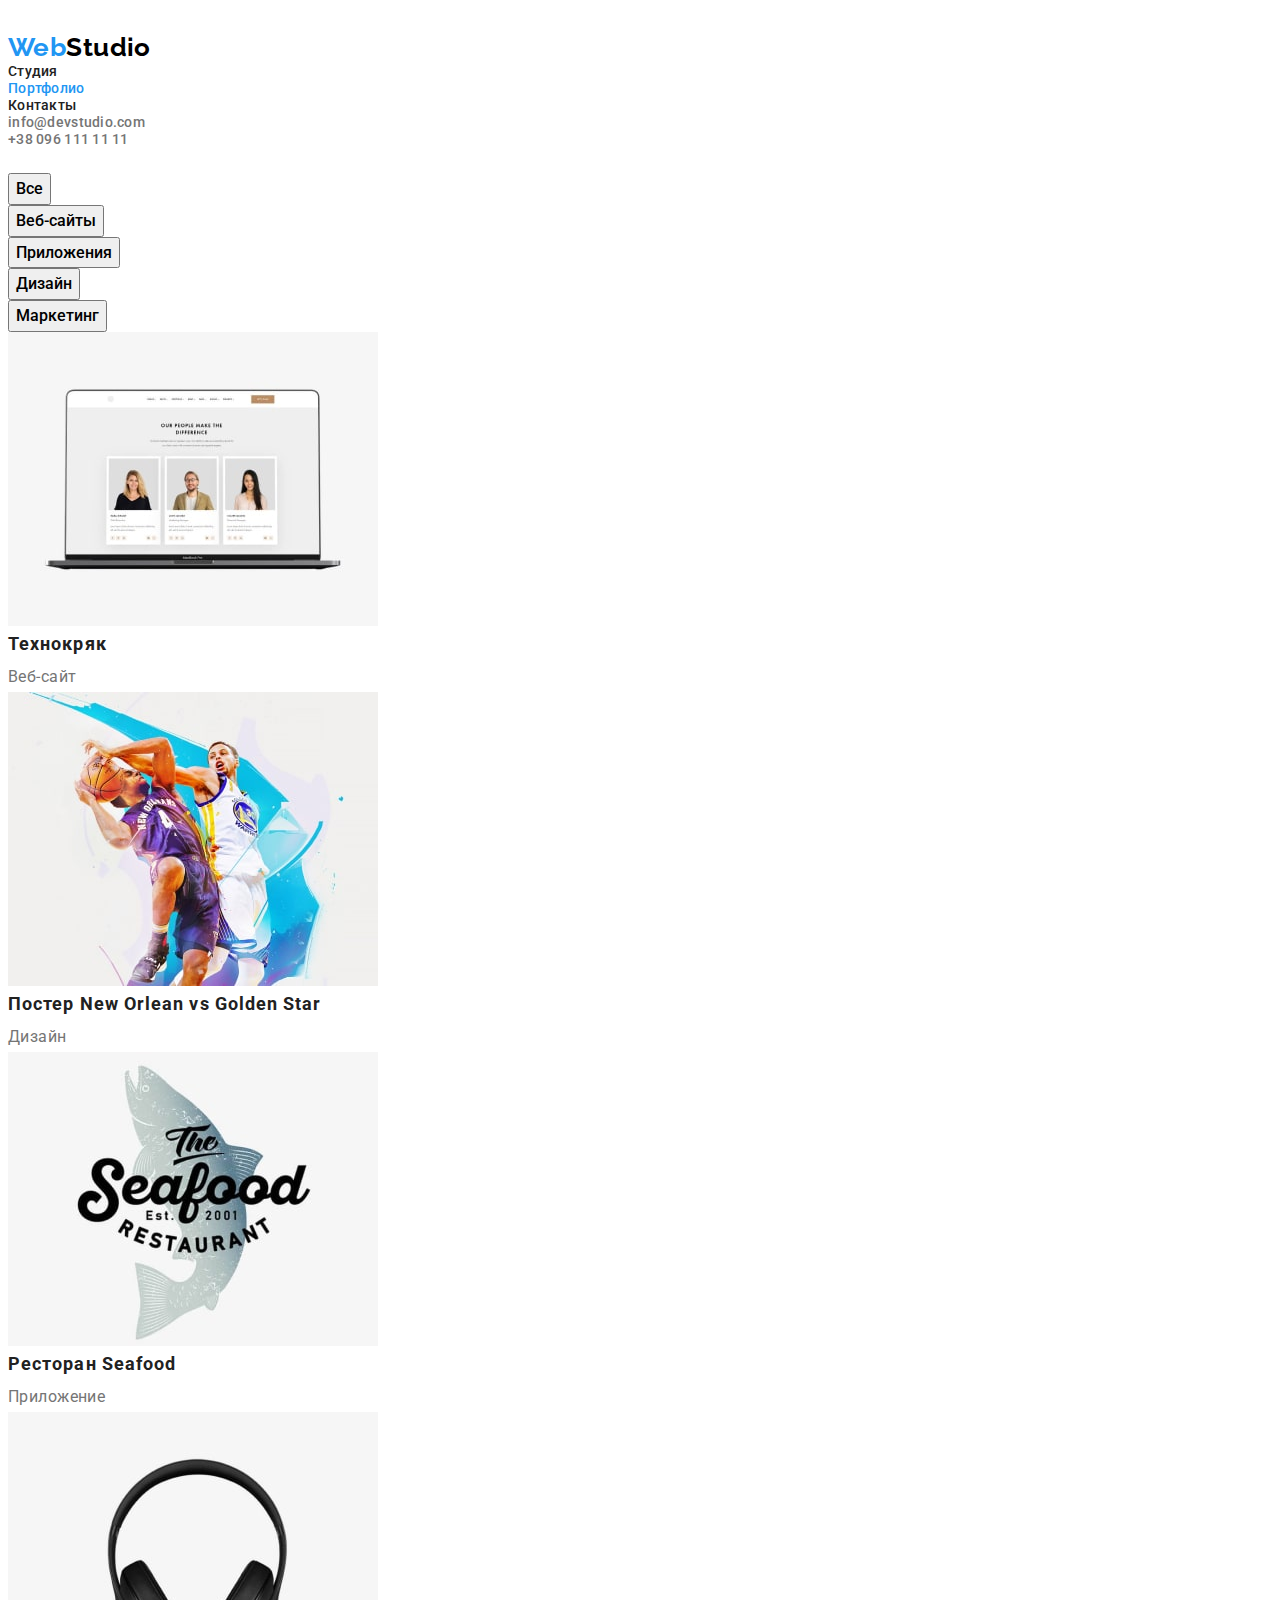
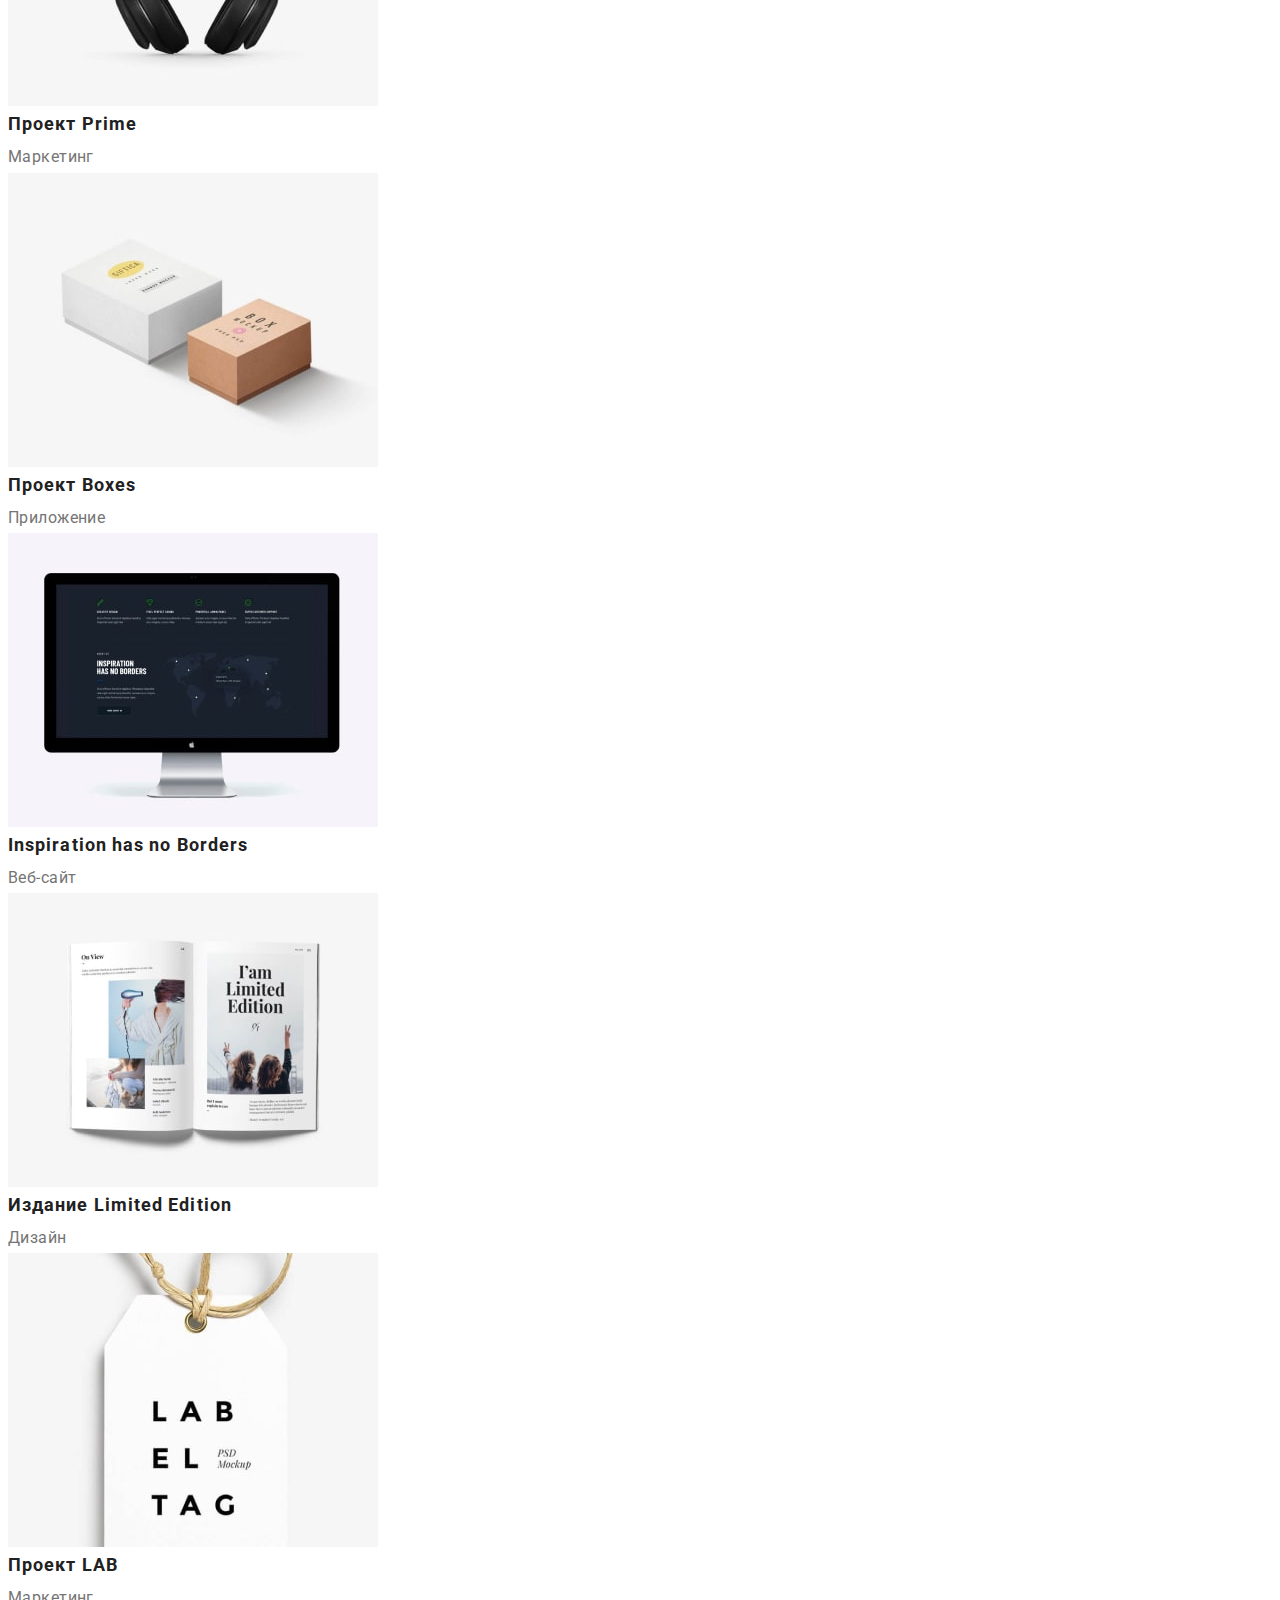
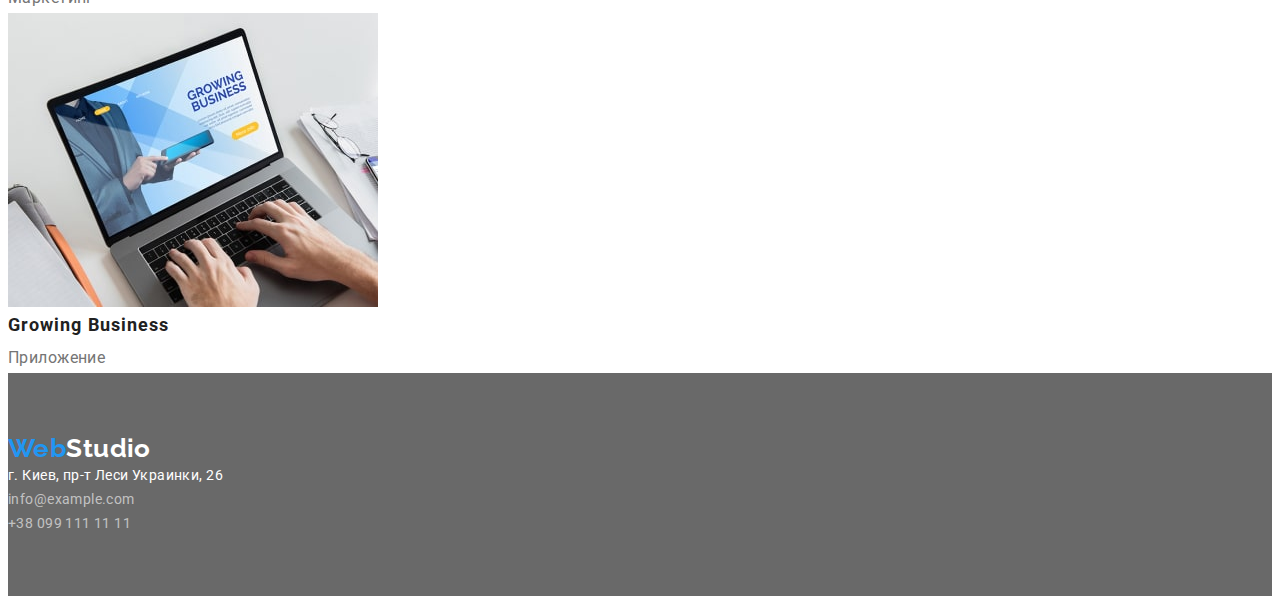
==== portfolio.html @ 60a416e7 "modul 3 block" ====
<!DOCTYPE html>
<html lang="ru">
  <head>
    <meta charset="UTF-8" />
    <meta http-equiv="X-UA-Compatible" content="IE=edge" />
    <meta name="viewport" content="width=device-width, initial-scale=1.0" />
    <link rel="stylesheet" href="./css/styles.css" />
    <link rel="preconnect" href="https://fonts.googleapis.com" />
    <link rel="preconnect" href="https://fonts.gstatic.com" crossorigin />
    <link
      href="https://fonts.googleapis.com/css2?family=Raleway:wght@700&family=Roboto:wght@400;500;700;900&display=swap"
      rel="stylesheet"
    />
    <title>WebStudio</title>
  </head>

  <body>
    <!-- Header -->
    <header class="header">
      <nav class="header-nav">
        <a class="logo link" href="./index.html">Web<span class="logo-studio">Studio</span></a>

        <ul class="header-list list">
          <li class="header-item">
            <a class="header-item-link link" href="./index.html">Студия</a>
          </li>
          <li class="header-item">
            <a class="header-item-link link current" href="./portfolio.html">Портфолио</a>
          </li>
          <li class="header-item"><a class="header-item-link link" href="">Контакты</a></li>
        </ul>
      </nav>

      <ul class="header-list list">
        <li class="header-item">
          <a class="header-email link" href="email:info@devstudio.com">info@devstudio.com</a>
        </li>
        <li class="header-item">
          <a class="header-tel link" href="tel:+380961111111">+38 096 111 11 11</a>
        </li>
      </ul>
    </header>

    <main>
      <!-- Portfolio -->
      <section class="portfolio">
        <h1 class="visually-hidden">Портфолио</h1>
        <ul class="portfolio-top-list list">
          <li><button class="btn" type="button">Все</button></li>
          <li><button class="btn" type="button">Веб-сайты</button></li>
          <li><button class="btn" type="button">Приложения</button></li>
          <li><button class="btn" type="button">Дизайн</button></li>
          <li><button class="btn" type="button">Маркетинг</button></li>
        </ul>

        <ul class="portfolio-list list">
          <li class="portfolio-item">
            <a class="portfolio-link link" href=""
              ><img src="./img-portfolio/portfol1.jpg" alt="Картинка-веб-сайт" />
              <h2 class="portfolio-title">Технокряк</h2>
              <p class="portfolio-text">Веб-сайт</p></a
            >
          </li>
          <li class="portfolio-item">
            <a class="portfolio-link link" href=""
              ><img src="./img-portfolio/portfol2.jpg" alt="картинка-дизайн" />
              <h2 class="portfolio-title">Постер New Orlean vs Golden Star</h2>
              <p class="portfolio-text">Дизайн</p></a
            >
          </li>
          <li class="portfolio-item">
            <a class="portfolio-link link" href=""
              ><img src="./img-portfolio/portfol3.jpg" alt="картинка-приложение" />
              <h2 class="portfolio-title">Ресторан Seafood</h2>
              <p class="portfolio-text">Приложение</p></a
            >
          </li>
          <li class="portfolio-item">
            <a class="portfolio-link link" href=""
              ><img src="./img-portfolio/portfol4.jpg" alt="картинка-маркетинг" />
              <h2 class="portfolio-title">Проект Prime</h2>
              <p class="portfolio-text">Маркетинг</p></a
            >
          </li>
          <li class="portfolio-item">
            <a class="portfolio-link link" href=""
              ><img src="./img-portfolio/portfol5.jpg" alt="картинка-приложение" />
              <h2 class="portfolio-title">Проект Boxes</h2>
              <p class="portfolio-text">Приложение</p></a
            >
          </li>
          <li class="portfolio-item">
            <a class="portfolio-link link" href="">
              <img src="./img-portfolio/portfol6.jpg" alt="Картинка-веб-сайт" />
              <h2 class="portfolio-title">Inspiration has no Borders</h2>
              <p class="portfolio-text">Веб-сайт</p>
            </a>
          </li>
          <li class="portfolio-item">
            <a class="portfolio-link link" href=""
              ><img src="./img-portfolio/portfol7.jpg" alt="картинка-дизайн" />
              <h2 class="portfolio-title">Издание Limited Edition</h2>
              <p class="portfolio-text">Дизайн</p></a
            >
          </li>
          <li class="portfolio-item">
            <a class="portfolio-link link" href=""
              ><img src="./img-portfolio/portfol8.jpg" alt="картинка-маркетинг" />
              <h2 class="portfolio-title">Проект LAB</h2>
              <p class="portfolio-text">Маркетинг</p></a
            >
          </li>
          <li class="portfolio-item">
            <a class="portfolio-link link" href=""
              ><img src="./img-portfolio/portfol9.jpg" alt="картинка-приложение" />
              <h2 class="portfolio-title">Growing Business</h2>
              <p class="portfolio-text">Приложение</p></a
            >
          </li>
        </ul>
      </section>
    </main>

    <!-- Footer -->
    <footer class="footer">
      <a class="logo link" href="./index.html">Web<span class="logo-studio-footer">Studio</span></a>
      <address class="footer-address">
        <ul class="footer-list list">
          <li class="footer-item">
            <a
              class="footer-address-link link"
              href="https://goo.gl/maps/rGks53h4LdaQ4DDR9"
              target="_blank"
              rel="noopener noindex nofollow"
              >г. Киев, пр-т Леси Украинки, 26</a
            >
          </li>
          <li class="footer-item">
            <a class="footer-link link" href="mailto:info@example.com">info@example.com</a>
          </li>
          <li class="footer-item">
            <a class="footer-link link" href="tel:+380991111111">+38 099 111 11 11</a>
          </li>
        </ul>
      </address>
    </footer>
  </body>
</html>
---- css/styles.css ----
:root {
  --background-color: #ffffff;
  --secondary-title-text-color: #212121;
  --accent-color: #2196f3;
  --logo-color: #000000;
  --logo-footer-color: #ffffff;
  --header-link-color: #212121;
  --hero-link-color: #ffffff;
  --footer-addres-color: #ffffff;
  --footer-link-color: rgba(255, 255, 255, 0.6);
  --title-text-color: #ffffff;
  --primary-text-color: #757575;
  --temporary-background-color: dimgray;
}

body {
  font-family: 'Roboto', sans-serif;
  font-size: 14px;
  letter-spacing: 0.03em;
  background-color: var(--background-color);
  color: var(--secondary-title-text-color);
}

p,
h1,
h2,
h3,
h4,
h5,
h6 {
  margin: 0;
}

ul,
ol {
  padding-left: 0;
  margin: 0;
}

img {
  display: block;
}

button {
  cursor: pointer;
}

.link {
  text-decoration: none;
  font-style: normal;
}

.list {
  list-style: none;
}

.visually-hidden {
  position: absolute;
  white-space: nowrap;
  width: 1px;
  height: 1px;
  overflow: hidden;
  border: 0;
  padding: 0;
  clip: rect(0 0 0 0);
  clip-path: inset(50%);
  margin: -1px;
}

.container {
  width: 1200px;
  padding-right: 15px;
  padding-left: 15px;
  outline: 2px solid darkgreen;
  margin: 0 auto;
}

.logo {
  font-family: 'Raleway', sans-serif;
  font-weight: 700;
  font-size: 26px;
  line-height: 1.19;
  color: var(--accent-color);
}

.logo-studio {
  color: var(--logo-color);
}

.logo-studio-footer {
  color: var(--logo-footer-color);
}

.header-item .link.current {
  color: var(--accent-color);
}

/*--------------------------- Header---------------------------- */
.header {
  padding-top: 24px;
  padding-bottom: 25px;
}

.header-item-link {
  font-weight: 500;
  line-height: 1.14;
  letter-spacing: 00.02em;
  color: var(--header-link-color);
}

.header-item-link:hover {
  color: var(--accent-color);
}

.header-item-link:focus {
  color: var(--accent-color);
}

.header-email,
.header-tel {
  font-weight: 500;
  line-height: 1.14;
  letter-spacing: 0.02em;
  color: var(--primary-text-color);
}

.header-email:hover {
  color: var(--accent-color);
}

.header-email:focus {
  color: var(--accent-color);
}

.header-tel:hover {
  color: var(--accent-color);
}

.header-tel:focus {
  color: var(--accent-color);
}

/* ---------------------------Hero------------------------------- */
/* тимчасовий фон */
.hero {
  background-color: var(--temporary-background-color);
  padding-top: 200px;
  padding-bottom: 200px;
  margin-bottom: 94px;
}
.hero-title {
  font-weight: 900;
  width: 696px;
  font-size: 44px;
  line-height: 1.36;
  text-align: center;
  letter-spacing: 00.06em;
  text-transform: uppercase;
  color: var(--title-text-color);
  margin-bottom: 30px;
}

.hero-btn {
  font-family: 'Roboto', sans-serif;
  font-weight: 700;
  font-size: 16px;
  line-height: 1.88;
  text-align: center;
  letter-spacing: 0.06em;
  color: var(--hero-link-color);
  background-color: var(--accent-color);
  cursor: pointer;
  display: block;
}

/* <!-------------------------Benefits------------------------> */
.benefits {
  margin-bottom: 94px;
}

.benefits-item-title {
  font-size: 14px;
  line-height: 1.14;
  text-transform: uppercase;
  margin-bottom: 10px;
}
.benefits-item-text {
  line-height: 1.71;
  color: var(--primary-text-color);
}

/* <!---------------------------- About-----------------------> */
.about-title {
  font-size: 36px;
  line-height: 1.17;
  text-align: center;
  margin-bottom: 50px;
}

/* <!---------------------------- Team-----------------------> */
.team {
  padding-top: 94px;
  padding-bottom: 94px;
}
.team-title {
  font-size: 36px;
  line-height: 1.17;
  text-align: center;
  margin-bottom: 50px;
}
.team-item-title {
  font-weight: 500;
  font-size: 16px;
  line-height: 1.19;
  text-align: center;
  margin-bottom: 10px;
}
.team-item-text {
  font-size: 16px;
  line-height: 1.19;
  text-align: center;
  color: var(--primary-text-color);
}

.team-img {
  margin-bottom: 30px;
}

/* <!----------------- Footer ----------------------> */
/* тимчасовий фон */
.footer {
  background-color: var(--temporary-background-color);
  padding-top: 60px;
  padding-bottom: 60px;
}

.footer-address-link {
  line-height: 1.71;
  color: var(--footer-addres-color);
}

.footer-address-link:hover {
  color: var(--accent-color);
}

.footer-address-link:focus {
  color: var(--accent-color);
}

.footer-link {
  line-height: 1.71;
  color: var(--footer-link-color);
}

.footer-link:hover {
  color: var(--accent-color);
}
.footer-link:focus {
  color: var(--accent-color);
}

/*-------------------------------------------------- PORTFOLIO */
.btn {
  font-family: 'Roboto', sans-serif;
  font-weight: 500;
  font-size: 16px;
  line-height: 1.62;
  text-align: center;
}

.btn:hover {
  color: var(--title-text-color);
  background-color: var(--accent-color);
}

.btn:focus {
  color: var(--title-text-color);
  background-color: var(--accent-color);
}

.portfolio-title {
  font-size: 18px;
  line-height: 2;
  letter-spacing: 0.06em;
  color: var(--secondary-title-text-color);
}

.portfolio-text {
  font-size: 16px;
  line-height: 1.88;
  color: var(--primary-text-color);
}
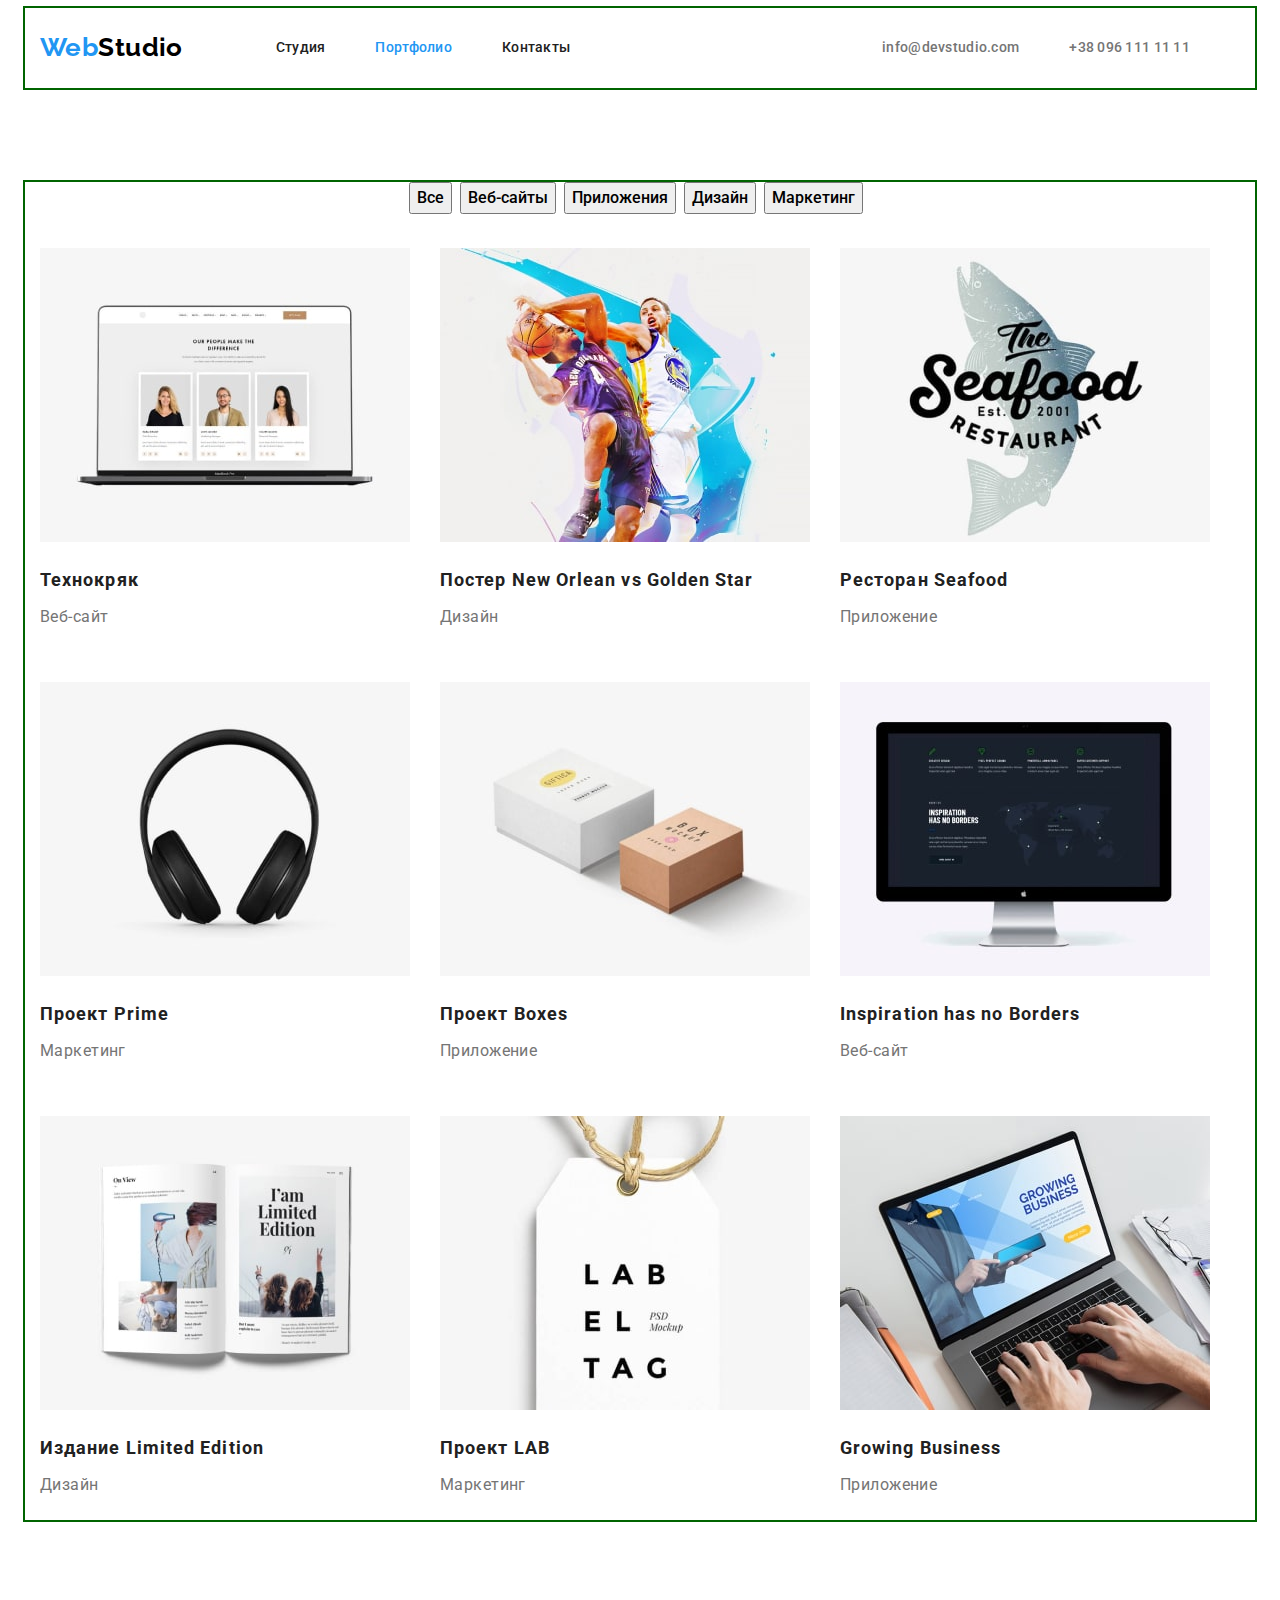
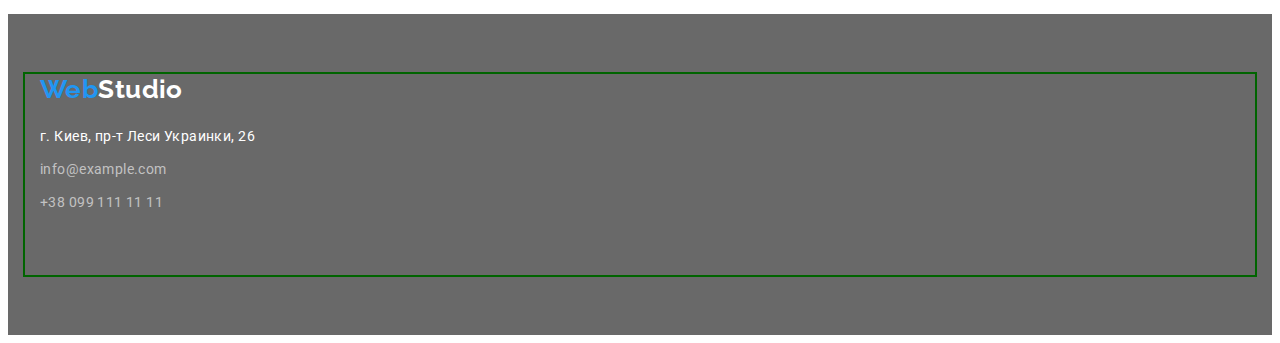
==== commit 8a5fb027: "added portfolio.html" ====
--- a/portfolio.html
+++ b/portfolio.html
@@ -17,132 +17,139 @@
   <body>
     <!-- Header -->
     <header class="header">
-      <nav class="header-nav">
-        <a class="logo link" href="./index.html">Web<span class="logo-studio">Studio</span></a>
+      <div class="container header-flex">
+        <nav class="header-nav">
+          <a class="logo link" href="./index.html">Web<span class="logo-studio">Studio</span></a>
 
-        <ul class="header-list list">
+          <ul class="header-list list">
+            <li class="header-item">
+              <a class="header-item-link link" href="./index.html">Студия</a>
+            </li>
+            <li class="header-item">
+              <a class="header-item-link link current" href="./portfolio.html">Портфолио</a>
+            </li>
+            <li class="header-item"><a class="header-item-link link" href="">Контакты</a></li>
+          </ul>
+        </nav>
+        <ul class="header-contact-list list">
           <li class="header-item">
-            <a class="header-item-link link" href="./index.html">Студия</a>
+            <a class="header-email link" href="email:info@devstudio.com">info@devstudio.com</a>
           </li>
           <li class="header-item">
-            <a class="header-item-link link current" href="./portfolio.html">Портфолио</a>
+            <a class="header-tel link" href="tel:+380961111111">+38 096 111 11 11</a>
           </li>
-          <li class="header-item"><a class="header-item-link link" href="">Контакты</a></li>
         </ul>
-      </nav>
-
-      <ul class="header-list list">
-        <li class="header-item">
-          <a class="header-email link" href="email:info@devstudio.com">info@devstudio.com</a>
-        </li>
-        <li class="header-item">
-          <a class="header-tel link" href="tel:+380961111111">+38 096 111 11 11</a>
-        </li>
-      </ul>
+      </div>
     </header>
 
     <main>
       <!-- Portfolio -->
       <section class="portfolio">
-        <h1 class="visually-hidden">Портфолио</h1>
-        <ul class="portfolio-top-list list">
-          <li><button class="btn" type="button">Все</button></li>
-          <li><button class="btn" type="button">Веб-сайты</button></li>
-          <li><button class="btn" type="button">Приложения</button></li>
-          <li><button class="btn" type="button">Дизайн</button></li>
-          <li><button class="btn" type="button">Маркетинг</button></li>
-        </ul>
+        <div class="container">
+          <h1 class="visually-hidden">Портфолио</h1>
+          <ul class="portfolio-top-list list">
+            <li><button class="btn" type="button">Все</button></li>
+            <li><button class="btn" type="button">Веб-сайты</button></li>
+            <li><button class="btn" type="button">Приложения</button></li>
+            <li><button class="btn" type="button">Дизайн</button></li>
+            <li><button class="btn" type="button">Маркетинг</button></li>
+          </ul>
 
-        <ul class="portfolio-list list">
-          <li class="portfolio-item">
-            <a class="portfolio-link link" href=""
-              ><img src="./img-portfolio/portfol1.jpg" alt="Картинка-веб-сайт" />
-              <h2 class="portfolio-title">Технокряк</h2>
-              <p class="portfolio-text">Веб-сайт</p></a
-            >
-          </li>
-          <li class="portfolio-item">
-            <a class="portfolio-link link" href=""
-              ><img src="./img-portfolio/portfol2.jpg" alt="картинка-дизайн" />
-              <h2 class="portfolio-title">Постер New Orlean vs Golden Star</h2>
-              <p class="portfolio-text">Дизайн</p></a
-            >
-          </li>
-          <li class="portfolio-item">
-            <a class="portfolio-link link" href=""
-              ><img src="./img-portfolio/portfol3.jpg" alt="картинка-приложение" />
-              <h2 class="portfolio-title">Ресторан Seafood</h2>
-              <p class="portfolio-text">Приложение</p></a
-            >
-          </li>
-          <li class="portfolio-item">
-            <a class="portfolio-link link" href=""
-              ><img src="./img-portfolio/portfol4.jpg" alt="картинка-маркетинг" />
-              <h2 class="portfolio-title">Проект Prime</h2>
-              <p class="portfolio-text">Маркетинг</p></a
-            >
-          </li>
-          <li class="portfolio-item">
-            <a class="portfolio-link link" href=""
-              ><img src="./img-portfolio/portfol5.jpg" alt="картинка-приложение" />
-              <h2 class="portfolio-title">Проект Boxes</h2>
-              <p class="portfolio-text">Приложение</p></a
-            >
-          </li>
-          <li class="portfolio-item">
-            <a class="portfolio-link link" href="">
-              <img src="./img-portfolio/portfol6.jpg" alt="Картинка-веб-сайт" />
-              <h2 class="portfolio-title">Inspiration has no Borders</h2>
-              <p class="portfolio-text">Веб-сайт</p>
-            </a>
-          </li>
-          <li class="portfolio-item">
-            <a class="portfolio-link link" href=""
-              ><img src="./img-portfolio/portfol7.jpg" alt="картинка-дизайн" />
-              <h2 class="portfolio-title">Издание Limited Edition</h2>
-              <p class="portfolio-text">Дизайн</p></a
-            >
-          </li>
-          <li class="portfolio-item">
-            <a class="portfolio-link link" href=""
-              ><img src="./img-portfolio/portfol8.jpg" alt="картинка-маркетинг" />
-              <h2 class="portfolio-title">Проект LAB</h2>
-              <p class="portfolio-text">Маркетинг</p></a
-            >
-          </li>
-          <li class="portfolio-item">
-            <a class="portfolio-link link" href=""
-              ><img src="./img-portfolio/portfol9.jpg" alt="картинка-приложение" />
-              <h2 class="portfolio-title">Growing Business</h2>
-              <p class="portfolio-text">Приложение</p></a
-            >
-          </li>
-        </ul>
+          <ul class="portfolio-list list">
+            <li class="portfolio-item">
+              <a class="portfolio-link link" href=""
+                ><img src="./img-portfolio/portfol1.jpg" alt="Картинка-веб-сайт" />
+                <h2 class="portfolio-title">Технокряк</h2>
+                <p class="portfolio-text">Веб-сайт</p></a
+              >
+            </li>
+            <li class="portfolio-item">
+              <a class="portfolio-link link" href=""
+                ><img src="./img-portfolio/portfol2.jpg" alt="картинка-дизайн" />
+                <h2 class="portfolio-title">Постер New Orlean vs Golden Star</h2>
+                <p class="portfolio-text">Дизайн</p></a
+              >
+            </li>
+            <li class="portfolio-item">
+              <a class="portfolio-link link" href=""
+                ><img src="./img-portfolio/portfol3.jpg" alt="картинка-приложение" />
+                <h2 class="portfolio-title">Ресторан Seafood</h2>
+                <p class="portfolio-text">Приложение</p></a
+              >
+            </li>
+            <li class="portfolio-item">
+              <a class="portfolio-link link" href=""
+                ><img src="./img-portfolio/portfol4.jpg" alt="картинка-маркетинг" />
+                <h2 class="portfolio-title">Проект Prime</h2>
+                <p class="portfolio-text">Маркетинг</p></a
+              >
+            </li>
+            <li class="portfolio-item">
+              <a class="portfolio-link link" href=""
+                ><img src="./img-portfolio/portfol5.jpg" alt="картинка-приложение" />
+                <h2 class="portfolio-title">Проект Boxes</h2>
+                <p class="portfolio-text">Приложение</p></a
+              >
+            </li>
+            <li class="portfolio-item">
+              <a class="portfolio-link link" href="">
+                <img src="./img-portfolio/portfol6.jpg" alt="Картинка-веб-сайт" />
+                <h2 class="portfolio-title">Inspiration has no Borders</h2>
+                <p class="portfolio-text">Веб-сайт</p>
+              </a>
+            </li>
+            <li class="portfolio-item">
+              <a class="portfolio-link link" href=""
+                ><img src="./img-portfolio/portfol7.jpg" alt="картинка-дизайн" />
+                <h2 class="portfolio-title">Издание Limited Edition</h2>
+                <p class="portfolio-text">Дизайн</p></a
+              >
+            </li>
+            <li class="portfolio-item">
+              <a class="portfolio-link link" href=""
+                ><img src="./img-portfolio/portfol8.jpg" alt="картинка-маркетинг" />
+                <h2 class="portfolio-title">Проект LAB</h2>
+                <p class="portfolio-text">Маркетинг</p></a
+              >
+            </li>
+            <li class="portfolio-item">
+              <a class="portfolio-link link" href=""
+                ><img src="./img-portfolio/portfol9.jpg" alt="картинка-приложение" />
+                <h2 class="portfolio-title">Growing Business</h2>
+                <p class="portfolio-text">Приложение</p></a
+              >
+            </li>
+          </ul>
+        </div>
       </section>
     </main>
 
     <!-- Footer -->
     <footer class="footer">
-      <a class="logo link" href="./index.html">Web<span class="logo-studio-footer">Studio</span></a>
-      <address class="footer-address">
-        <ul class="footer-list list">
-          <li class="footer-item">
-            <a
-              class="footer-address-link link"
-              href="https://goo.gl/maps/rGks53h4LdaQ4DDR9"
-              target="_blank"
-              rel="noopener noindex nofollow"
-              >г. Киев, пр-т Леси Украинки, 26</a
-            >
-          </li>
-          <li class="footer-item">
-            <a class="footer-link link" href="mailto:info@example.com">info@example.com</a>
-          </li>
-          <li class="footer-item">
-            <a class="footer-link link" href="tel:+380991111111">+38 099 111 11 11</a>
-          </li>
-        </ul>
-      </address>
+      <div class="container">
+        <a class="logo link" href="./index.html"
+          >Web<span class="logo-studio-footer">Studio</span></a
+        >
+        <address class="footer-address">
+          <ul class="footer-list list">
+            <li class="footer-item">
+              <a
+                class="footer-address-link link"
+                href="https://goo.gl/maps/rGks53h4LdaQ4DDR9"
+                target="_blank"
+                rel="noopener noindex nofollow"
+                >г. Киев, пр-т Леси Украинки, 26</a
+              >
+            </li>
+            <li class="footer-item">
+              <a class="footer-link link" href="mailto:info@example.com">info@example.com</a>
+            </li>
+            <li class="footer-item">
+              <a class="footer-link link" href="tel:+380991111111">+38 099 111 11 11</a>
+            </li>
+          </ul>
+        </address>
+      </div>
     </footer>
   </body>
 </html>
--- a/css/styles.css
+++ b/css/styles.css
@@ -72,7 +72,10 @@
   padding-right: 15px;
   padding-left: 15px;
   outline: 2px solid darkgreen;
-  margin: 0 auto;
+  margin-left: auto;
+  margin-right: auto;
+  margin-top: 0;
+  margin-bottom: 0;
 }
 
 .logo {
@@ -97,8 +100,37 @@
 
 /*--------------------------- Header---------------------------- */
 .header {
+}
+
+.header-flex {
   padding-top: 24px;
   padding-bottom: 25px;
+  display: flex;
+  align-items: center;
+}
+
+.header-flex:not(:last-child) {
+  margin-right: 50px;
+}
+
+.header-nav {
+  display: flex;
+}
+
+.header-list {
+  display: flex;
+  flex-wrap: wrap;
+  align-content: center;
+  margin-left: 93px;
+}
+
+.header-contact-list {
+  display: flex;
+  margin-left: auto;
+}
+
+.header-item {
+  margin-right: 50px;
 }
 
 .header-item-link {
@@ -158,6 +190,8 @@
   text-transform: uppercase;
   color: var(--title-text-color);
   margin-bottom: 30px;
+  margin-right: auto;
+  margin-left: auto;
 }
 
 .hero-btn {
@@ -171,11 +205,28 @@
   background-color: var(--accent-color);
   cursor: pointer;
   display: block;
+  margin-right: auto;
+  margin-left: auto;
 }
 
 /* <!-------------------------Benefits------------------------> */
 .benefits {
   margin-bottom: 94px;
+}
+
+.benefits-list {
+  display: flex;
+  margin-top: 94px;
+}
+
+.benefits-item {
+  margin-left: auto;
+  width: calc((100%-90px) / 4);
+  margin-left: 30px;
+}
+
+.benefits-item:nth-child(1) {
+  margin-left: 0;
 }
 
 .benefits-item-title {
@@ -184,6 +235,7 @@
   text-transform: uppercase;
   margin-bottom: 10px;
 }
+
 .benefits-item-text {
   line-height: 1.71;
   color: var(--primary-text-color);
@@ -197,11 +249,43 @@
   margin-bottom: 50px;
 }
 
+.about-list {
+  display: flex;
+  flex-wrap: wrap;
+}
+
+.about-item {
+  width: calc((100%-60px) / 3);
+  margin-left: 30px;
+  width: 370px;
+  padding-bottom: 94px;
+}
+
+.about-item:first-child {
+  margin-left: 0;
+}
+
 /* <!---------------------------- Team-----------------------> */
 .team {
   padding-top: 94px;
   padding-bottom: 94px;
 }
+
+.team-list {
+  display: flex;
+  flex-wrap: wrap;
+}
+
+.team-item {
+  width: calc((100%-90px) / 4);
+  margin-left: 30px;
+  width: 270px;
+}
+
+.team-item:first-child {
+  margin-left: 0;
+}
+
 .team-title {
   font-size: 36px;
   line-height: 1.17;
@@ -259,13 +343,56 @@
   color: var(--accent-color);
 }
 
+.footer-item {
+  margin-bottom: 9px;
+}
+
+.footer-item:nth-child(3) {
+  margin-bottom: 0px;
+  padding-bottom: 60px;
+}
+
+.footer-item:nth-child(1) {
+  margin-top: 20px;
+}
+
 /*-------------------------------------------------- PORTFOLIO */
+.portfolio-top-list {
+  display: flex;
+  justify-content: center;
+  margin-top: 94px;
+  margin-bottom: 34px;
+}
+
+.portfolio-list {
+  display: flex;
+  flex-wrap: wrap;
+  margin-bottom: 94px;
+}
+
+.portfolio-item {
+  margin-right: 30px;
+  margin-bottom: 30px;
+  width: 370px;
+
+  padding-bottom: 20px;
+}
+
+.portfolio-item:nth-child(3) {
+  margin-right: 0;
+}
+
+.portfolio-item:nth-last-child(-n + 3) {
+  margin-bottom: 0;
+}
+
 .btn {
   font-family: 'Roboto', sans-serif;
   font-weight: 500;
   font-size: 16px;
   line-height: 1.62;
   text-align: center;
+  margin-right: 8px;
 }
 
 .btn:hover {
@@ -283,10 +410,12 @@
   line-height: 2;
   letter-spacing: 0.06em;
   color: var(--secondary-title-text-color);
+  margin-top: 20px;
 }
 
 .portfolio-text {
   font-size: 16px;
   line-height: 1.88;
   color: var(--primary-text-color);
-}
+  margin-top: 4px;
+}
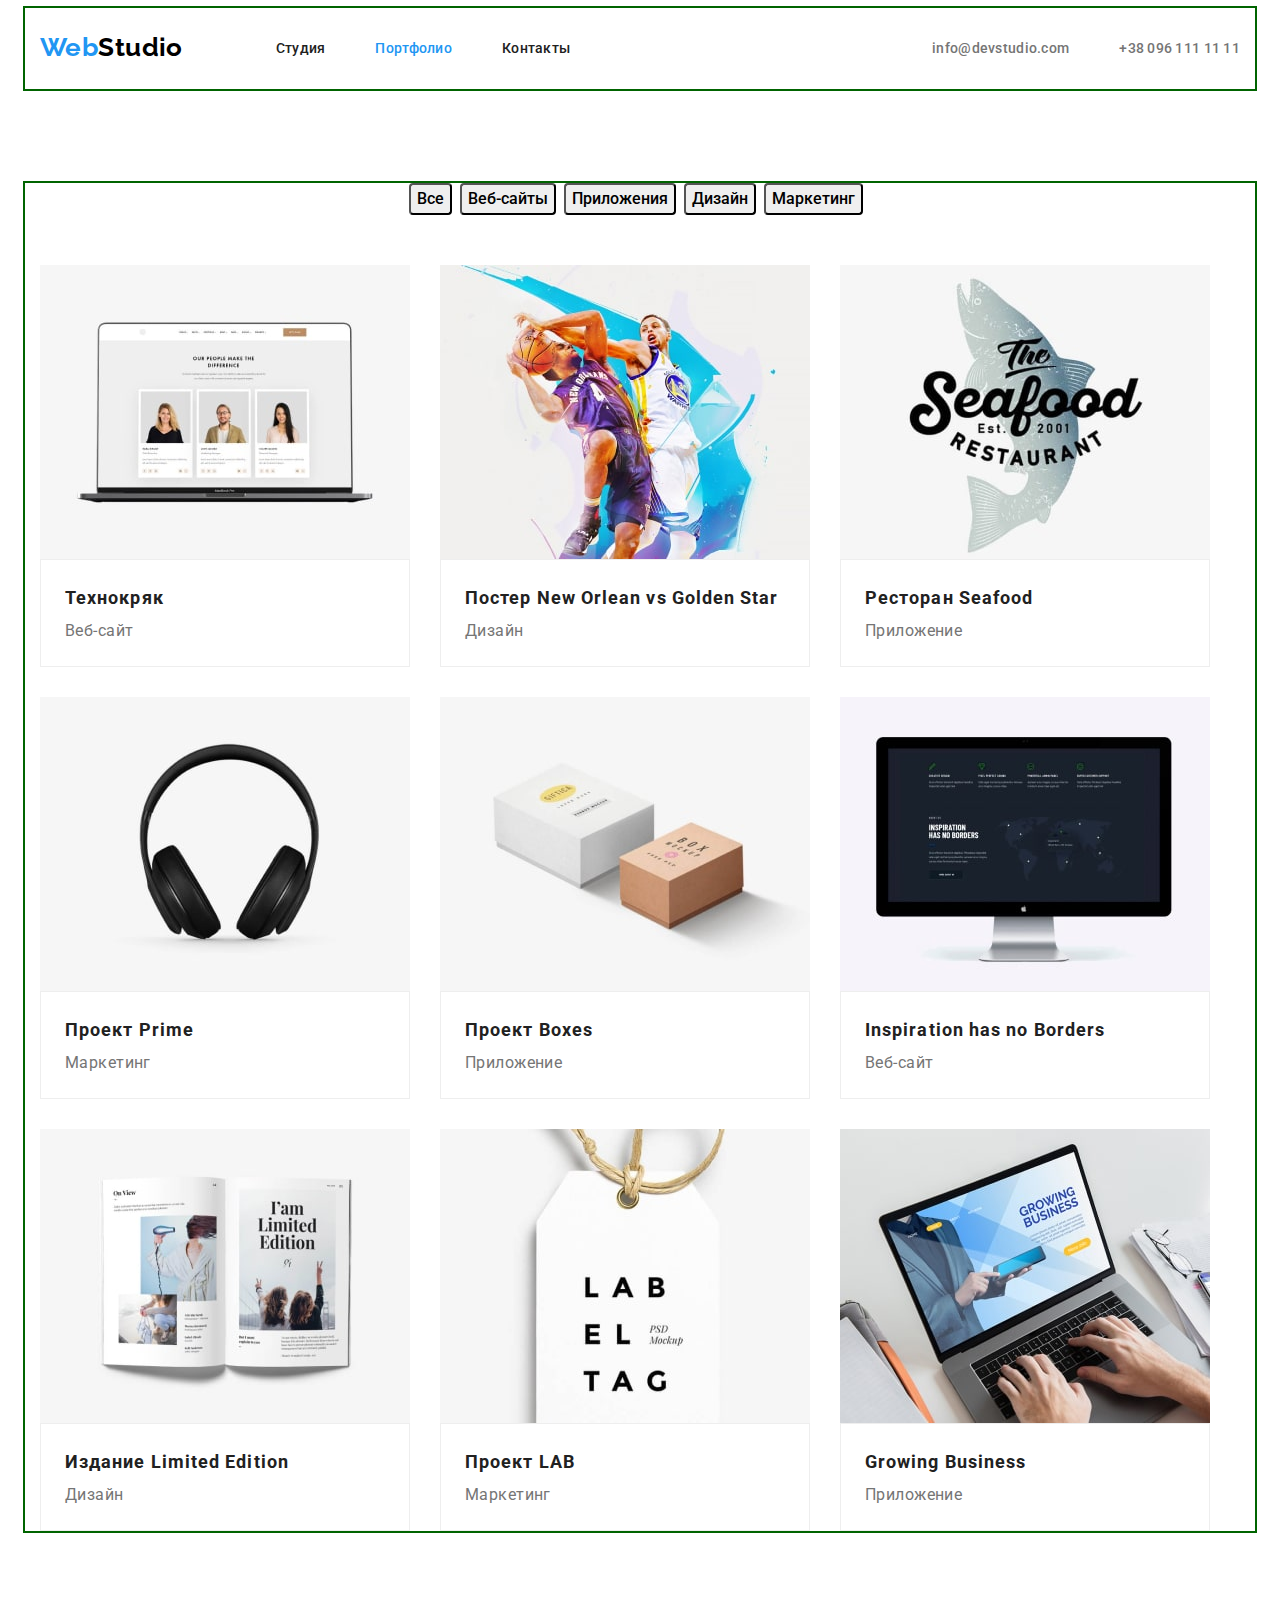
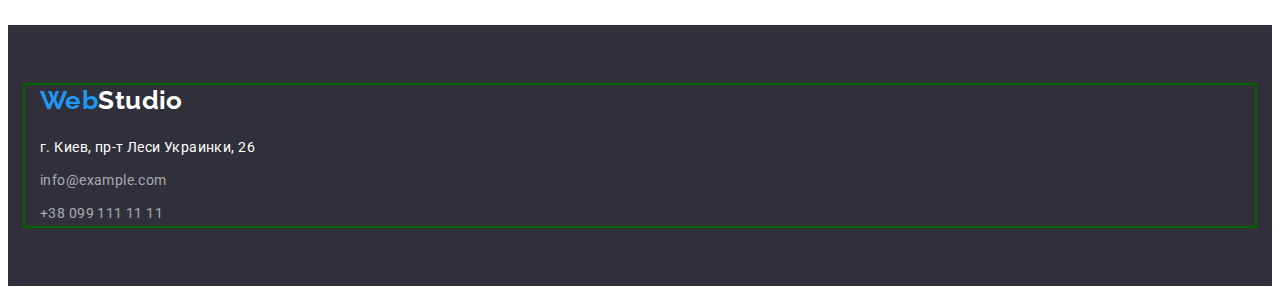
==== commit cff97727: "edited flex styles" ====
--- a/portfolio.html
+++ b/portfolio.html
@@ -4,13 +4,20 @@
     <meta charset="UTF-8" />
     <meta http-equiv="X-UA-Compatible" content="IE=edge" />
     <meta name="viewport" content="width=device-width, initial-scale=1.0" />
-    <link rel="stylesheet" href="./css/styles.css" />
     <link rel="preconnect" href="https://fonts.googleapis.com" />
     <link rel="preconnect" href="https://fonts.gstatic.com" crossorigin />
     <link
       href="https://fonts.googleapis.com/css2?family=Raleway:wght@700&family=Roboto:wght@400;500;700;900&display=swap"
       rel="stylesheet"
     />
+    <link
+      rel="stylesheet"
+      href="https://cdnjs.cloudflare.com/ajax/libs/modern-normalize/1.1.0/modern-normalize.min.css"
+      integrity="sha512-wpPYUAdjBVSE4KJnH1VR1HeZfpl1ub8YT/NKx4PuQ5NmX2tKuGu6U/JRp5y+Y8XG2tV+wKQpNHVUX03MfMFn9Q=="
+      crossorigin="anonymous"
+      referrerpolicy="no-referrer"
+    />
+    <link rel="stylesheet" href="./css/styles.css" />
     <title>WebStudio</title>
   </head>
 
@@ -44,7 +51,7 @@
 
     <main>
       <!-- Portfolio -->
-      <section class="portfolio">
+      <section class="portfolio section">
         <div class="container">
           <h1 class="visually-hidden">Портфолио</h1>
           <ul class="portfolio-top-list list">
@@ -59,65 +66,83 @@
             <li class="portfolio-item">
               <a class="portfolio-link link" href=""
                 ><img src="./img-portfolio/portfol1.jpg" alt="Картинка-веб-сайт" />
-                <h2 class="portfolio-title">Технокряк</h2>
-                <p class="portfolio-text">Веб-сайт</p></a
-              >
+                <div class="portfolio-padding">
+                  <h2 class="portfolio-title">Технокряк</h2>
+                  <p class="portfolio-text">Веб-сайт</p>
+                </div>
+              </a>
             </li>
             <li class="portfolio-item">
               <a class="portfolio-link link" href=""
                 ><img src="./img-portfolio/portfol2.jpg" alt="картинка-дизайн" />
-                <h2 class="portfolio-title">Постер New Orlean vs Golden Star</h2>
-                <p class="portfolio-text">Дизайн</p></a
-              >
+                <div class="portfolio-padding">
+                  <h2 class="portfolio-title">Постер New Orlean vs Golden Star</h2>
+                  <p class="portfolio-text">Дизайн</p>
+                </div>
+              </a>
             </li>
             <li class="portfolio-item">
               <a class="portfolio-link link" href=""
                 ><img src="./img-portfolio/portfol3.jpg" alt="картинка-приложение" />
-                <h2 class="portfolio-title">Ресторан Seafood</h2>
-                <p class="portfolio-text">Приложение</p></a
-              >
+                <div class="portfolio-padding">
+                  <h2 class="portfolio-title">Ресторан Seafood</h2>
+                  <p class="portfolio-text">Приложение</p>
+                </div>
+              </a>
             </li>
             <li class="portfolio-item">
               <a class="portfolio-link link" href=""
                 ><img src="./img-portfolio/portfol4.jpg" alt="картинка-маркетинг" />
-                <h2 class="portfolio-title">Проект Prime</h2>
-                <p class="portfolio-text">Маркетинг</p></a
-              >
+                <div class="portfolio-padding">
+                  <h2 class="portfolio-title">Проект Prime</h2>
+                  <p class="portfolio-text">Маркетинг</p>
+                </div>
+              </a>
             </li>
             <li class="portfolio-item">
               <a class="portfolio-link link" href=""
                 ><img src="./img-portfolio/portfol5.jpg" alt="картинка-приложение" />
-                <h2 class="portfolio-title">Проект Boxes</h2>
-                <p class="portfolio-text">Приложение</p></a
-              >
+                <div class="portfolio-padding">
+                  <h2 class="portfolio-title">Проект Boxes</h2>
+                  <p class="portfolio-text">Приложение</p>
+                </div>
+              </a>
             </li>
             <li class="portfolio-item">
               <a class="portfolio-link link" href="">
                 <img src="./img-portfolio/portfol6.jpg" alt="Картинка-веб-сайт" />
-                <h2 class="portfolio-title">Inspiration has no Borders</h2>
-                <p class="portfolio-text">Веб-сайт</p>
+                <div class="portfolio-padding">
+                  <h2 class="portfolio-title">Inspiration has no Borders</h2>
+                  <p class="portfolio-text">Веб-сайт</p>
+                </div>
               </a>
             </li>
             <li class="portfolio-item">
               <a class="portfolio-link link" href=""
                 ><img src="./img-portfolio/portfol7.jpg" alt="картинка-дизайн" />
-                <h2 class="portfolio-title">Издание Limited Edition</h2>
-                <p class="portfolio-text">Дизайн</p></a
-              >
+                <div class="portfolio-padding">
+                  <h2 class="portfolio-title">Издание Limited Edition</h2>
+                  <p class="portfolio-text">Дизайн</p>
+                </div>
+              </a>
             </li>
             <li class="portfolio-item">
               <a class="portfolio-link link" href=""
                 ><img src="./img-portfolio/portfol8.jpg" alt="картинка-маркетинг" />
-                <h2 class="portfolio-title">Проект LAB</h2>
-                <p class="portfolio-text">Маркетинг</p></a
-              >
+                <div class="portfolio-padding">
+                  <h2 class="portfolio-title">Проект LAB</h2>
+                  <p class="portfolio-text">Маркетинг</p>
+                </div>
+              </a>
             </li>
             <li class="portfolio-item">
               <a class="portfolio-link link" href=""
                 ><img src="./img-portfolio/portfol9.jpg" alt="картинка-приложение" />
-                <h2 class="portfolio-title">Growing Business</h2>
-                <p class="portfolio-text">Приложение</p></a
-              >
+                <div class="portfolio-padding">
+                  <h2 class="portfolio-title">Growing Business</h2>
+                  <p class="portfolio-text">Приложение</p>
+                </div>
+              </a>
             </li>
           </ul>
         </div>
--- a/css/styles.css
+++ b/css/styles.css
@@ -10,7 +10,10 @@
   --footer-link-color: rgba(255, 255, 255, 0.6);
   --title-text-color: #ffffff;
   --primary-text-color: #757575;
-  --temporary-background-color: dimgray;
+  --hero-background-color: #2f303a;
+  --footer-background-color: #2f303a;
+  --section-team-color: #f5f4fa;
+  --border-colod: #eeeeee;
 }
 
 body {
@@ -80,10 +83,18 @@
 
 .logo {
   font-family: 'Raleway', sans-serif;
+  padding-top: 24px;
+  padding-bottom: 25px;
   font-weight: 700;
   font-size: 26px;
   line-height: 1.19;
-  color: var(--accent-color);
+
+  color: var(--accent-color);
+}
+
+.footer-logo {
+  padding-top: 0px;
+  padding-bottom: 0px;
 }
 
 .logo-studio {
@@ -98,19 +109,23 @@
   color: var(--accent-color);
 }
 
+.section {
+  padding-top: 94px;
+  padding-bottom: 94px;
+}
+
+img {
+  max-width: 100%;
+  height: auto;
+}
+
 /*--------------------------- Header---------------------------- */
 .header {
 }
 
 .header-flex {
-  padding-top: 24px;
-  padding-bottom: 25px;
   display: flex;
   align-items: center;
-}
-
-.header-flex:not(:last-child) {
-  margin-right: 50px;
 }
 
 .header-nav {
@@ -122,15 +137,23 @@
   flex-wrap: wrap;
   align-content: center;
   margin-left: 93px;
+  padding-top: 32px;
+  padding-bottom: 32px;
 }
 
 .header-contact-list {
   display: flex;
   margin-left: auto;
+  padding-top: 32px;
+  padding-bottom: 32px;
 }
 
 .header-item {
   margin-right: 50px;
+}
+
+.header-item:last-child {
+  margin-right: 0;
 }
 
 .header-item-link {
@@ -175,10 +198,9 @@
 /* ---------------------------Hero------------------------------- */
 /* тимчасовий фон */
 .hero {
-  background-color: var(--temporary-background-color);
+  background-color: var(--hero-background-color);
   padding-top: 200px;
   padding-bottom: 200px;
-  margin-bottom: 94px;
 }
 .hero-title {
   font-weight: 900;
@@ -207,16 +229,18 @@
   display: block;
   margin-right: auto;
   margin-left: auto;
+  width: 200px;
+  height: 50px;
+  border-radius: 4px;
+  box-shadow: 0px 4px 4px rgba(0, 0, 0, 0.15);
 }
 
 /* <!-------------------------Benefits------------------------> */
 .benefits {
-  margin-bottom: 94px;
 }
 
 .benefits-list {
   display: flex;
-  margin-top: 94px;
 }
 
 .benefits-item {
@@ -242,6 +266,10 @@
 }
 
 /* <!---------------------------- About-----------------------> */
+.about {
+  padding-top: 0;
+}
+
 .about-title {
   font-size: 36px;
   line-height: 1.17;
@@ -258,7 +286,6 @@
   width: calc((100%-60px) / 3);
   margin-left: 30px;
   width: 370px;
-  padding-bottom: 94px;
 }
 
 .about-item:first-child {
@@ -267,8 +294,7 @@
 
 /* <!---------------------------- Team-----------------------> */
 .team {
-  padding-top: 94px;
-  padding-bottom: 94px;
+  background-color: var(--section-team-color);
 }
 
 .team-list {
@@ -280,6 +306,11 @@
   width: calc((100%-90px) / 4);
   margin-left: 30px;
   width: 270px;
+  height: 368px;
+  background: var(--background-color);
+  border-radius: 0px 0px 4px 4px;
+  box-shadow: 0px 1px 3px rgba(0, 0, 0, 0.12), 0px 1px 1px rgba(0, 0, 0, 0.14),
+    0px 2px 1px rgba(0, 0, 0, 0.2);
 }
 
 .team-item:first-child {
@@ -304,6 +335,7 @@
   line-height: 1.19;
   text-align: center;
   color: var(--primary-text-color);
+  margin-bottom: 30px;
 }
 
 .team-img {
@@ -313,7 +345,7 @@
 /* <!----------------- Footer ----------------------> */
 /* тимчасовий фон */
 .footer {
-  background-color: var(--temporary-background-color);
+  background-color: var(--footer-background-color);
   padding-top: 60px;
   padding-bottom: 60px;
 }
@@ -349,7 +381,6 @@
 
 .footer-item:nth-child(3) {
   margin-bottom: 0px;
-  padding-bottom: 60px;
 }
 
 .footer-item:nth-child(1) {
@@ -360,25 +391,21 @@
 .portfolio-top-list {
   display: flex;
   justify-content: center;
-  margin-top: 94px;
-  margin-bottom: 34px;
+  margin-bottom: 50px;
 }
 
 .portfolio-list {
   display: flex;
   flex-wrap: wrap;
-  margin-bottom: 94px;
 }
 
 .portfolio-item {
   margin-right: 30px;
   margin-bottom: 30px;
   width: 370px;
-
-  padding-bottom: 20px;
-}
-
-.portfolio-item:nth-child(3) {
+}
+
+.portfolio-item:nth-child(3n + 3) {
   margin-right: 0;
 }
 
@@ -393,6 +420,7 @@
   line-height: 1.62;
   text-align: center;
   margin-right: 8px;
+  border-radius: 4px;
 }
 
 .btn:hover {
@@ -410,12 +438,18 @@
   line-height: 2;
   letter-spacing: 0.06em;
   color: var(--secondary-title-text-color);
-  margin-top: 20px;
 }
 
 .portfolio-text {
   font-size: 16px;
   line-height: 1.88;
   color: var(--primary-text-color);
-  margin-top: 4px;
-}
+}
+
+.portfolio-padding {
+  padding-top: 20px;
+  padding-right: 24px;
+  padding-bottom: 20px;
+  padding-left: 24px;
+  border: 1px solid var(--border-colod);
+}
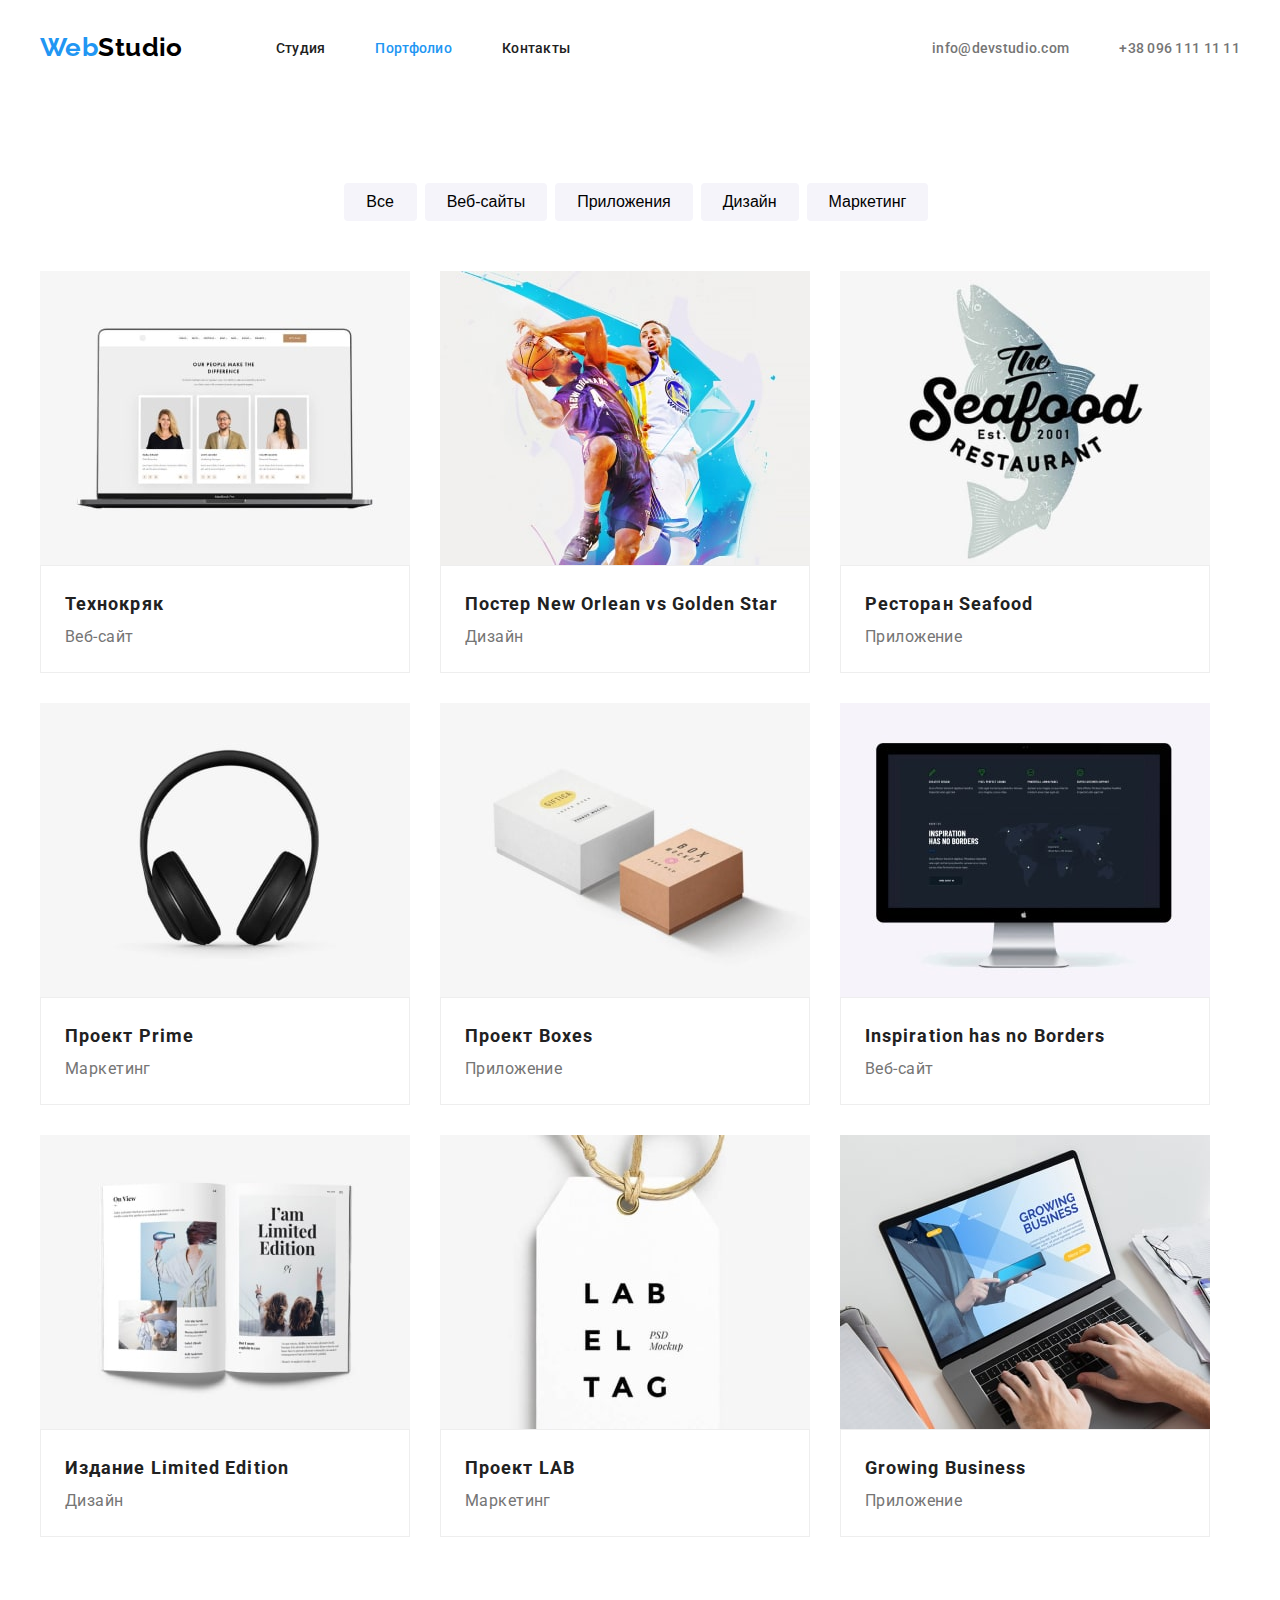
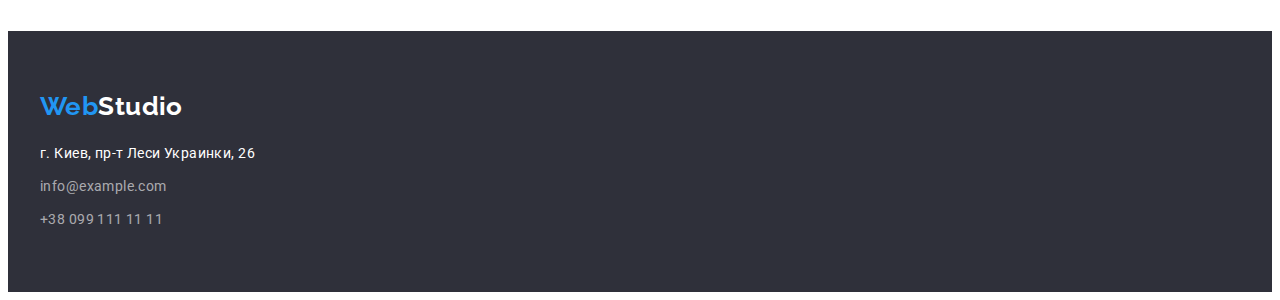
==== commit 05b1266a: "changed the buttons" ====
--- a/portfolio.html
+++ b/portfolio.html
@@ -55,11 +55,11 @@
         <div class="container">
           <h1 class="visually-hidden">Портфолио</h1>
           <ul class="portfolio-top-list list">
-            <li><button class="btn" type="button">Все</button></li>
-            <li><button class="btn" type="button">Веб-сайты</button></li>
-            <li><button class="btn" type="button">Приложения</button></li>
-            <li><button class="btn" type="button">Дизайн</button></li>
-            <li><button class="btn" type="button">Маркетинг</button></li>
+            <li><button class="btn-portfolio" type="button">Все</button></li>
+            <li><button class="btn-portfolio" type="button">Веб-сайты</button></li>
+            <li><button class="btn-portfolio" type="button">Приложения</button></li>
+            <li><button class="btn-portfolio" type="button">Дизайн</button></li>
+            <li><button class="btn-portfolio" type="button">Маркетинг</button></li>
           </ul>
 
           <ul class="portfolio-list list">
--- a/css/styles.css
+++ b/css/styles.css
@@ -74,7 +74,7 @@
   width: 1200px;
   padding-right: 15px;
   padding-left: 15px;
-  outline: 2px solid darkgreen;
+  /* outline: 2px solid darkgreen; */
   margin-left: auto;
   margin-right: auto;
   margin-top: 0;
@@ -413,7 +413,22 @@
   margin-bottom: 0;
 }
 
-.btn {
+.btn-portfolio {
+  font-weight: 500;
+  font-size: 16px;
+  line-height: 1.62;
+  text-decoration: none;
+  padding: 6px 22px;
+  /* text-align: center; */
+  min-width: 73px;
+  height: 38px;
+  background: #f5f4fa;
+  border: none;
+  border-radius: 4px;
+  margin-right: 8px;
+}
+
+/* .btn {
   font-family: 'Roboto', sans-serif;
   font-weight: 500;
   font-size: 16px;
@@ -421,14 +436,14 @@
   text-align: center;
   margin-right: 8px;
   border-radius: 4px;
-}
-
-.btn:hover {
+} */
+
+.btn-portfolio:hover {
   color: var(--title-text-color);
   background-color: var(--accent-color);
 }
 
-.btn:focus {
+.btn-portfolio:focus {
   color: var(--title-text-color);
   background-color: var(--accent-color);
 }
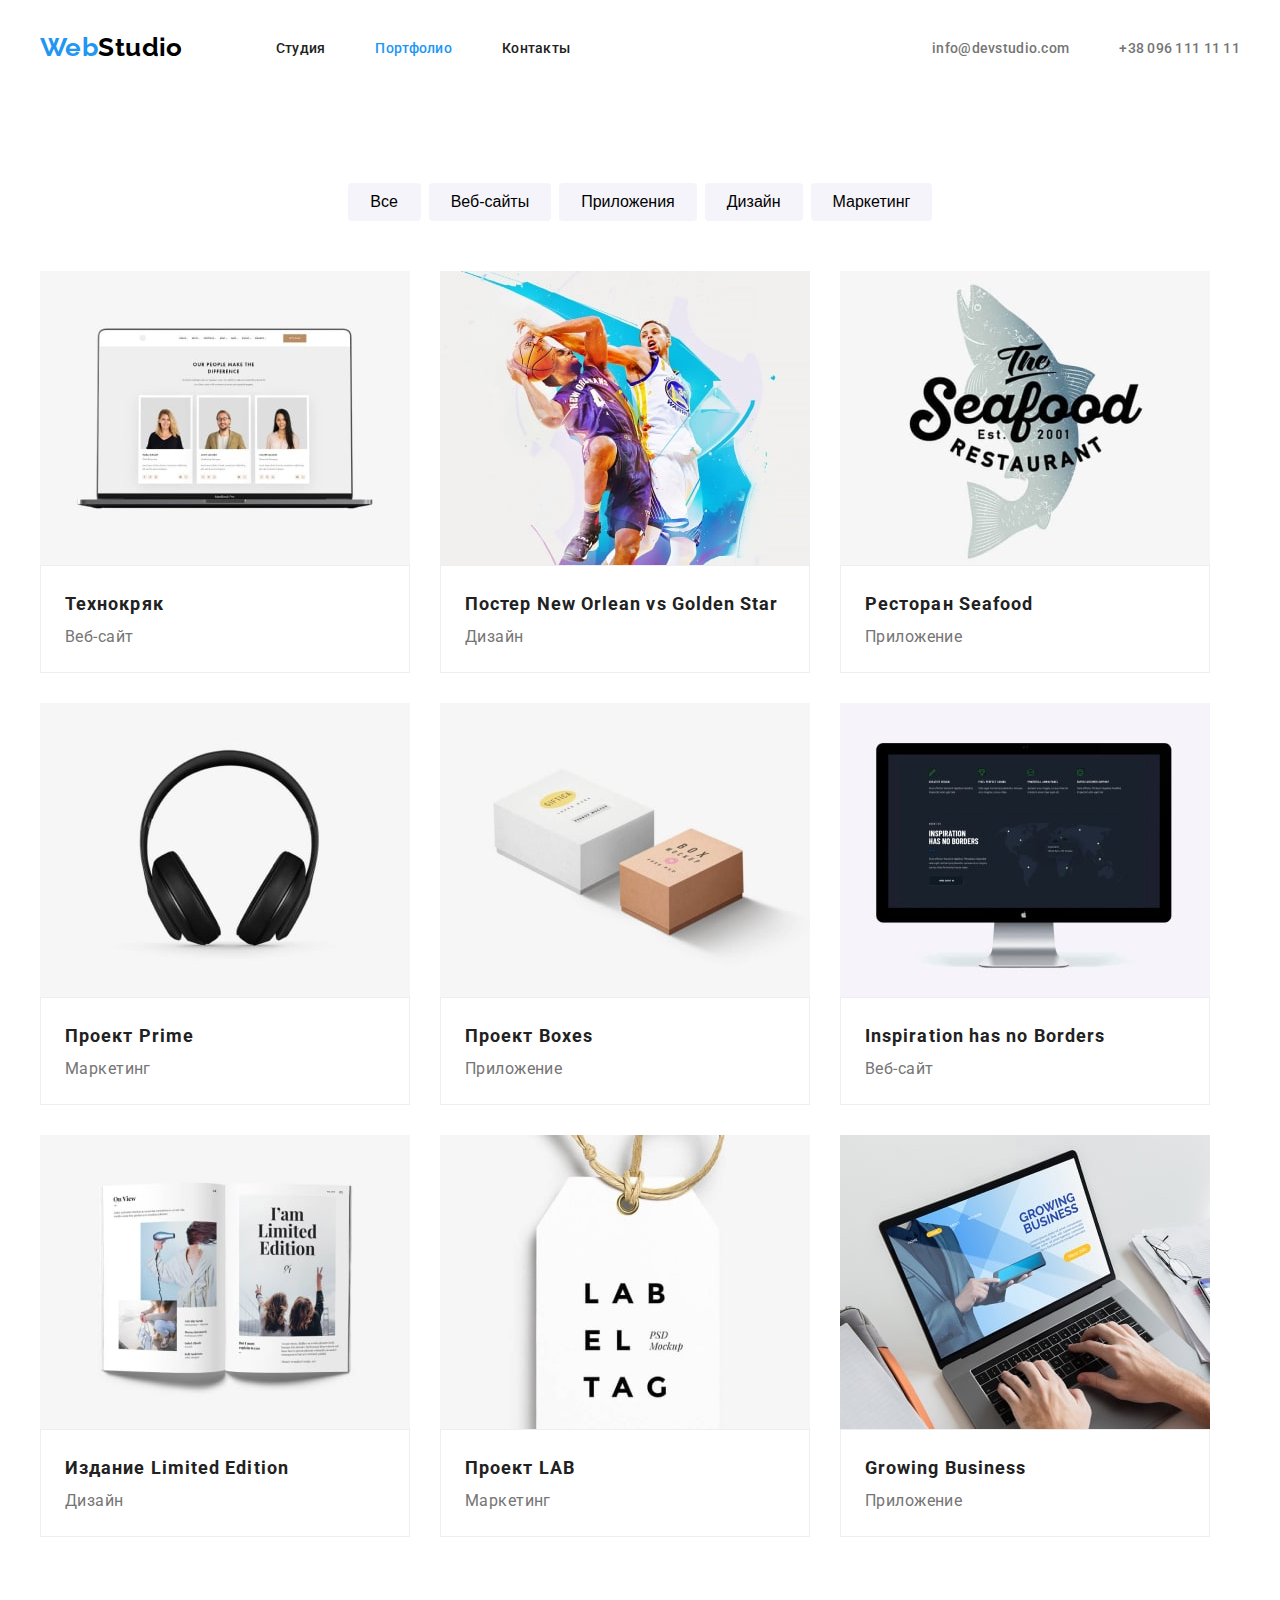
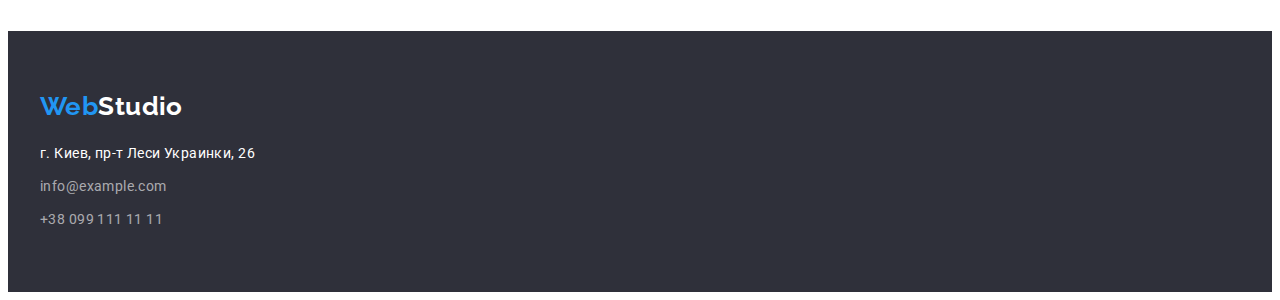
==== commit 8e0cb355: "margine chenged" ====
--- a/portfolio.html
+++ b/portfolio.html
@@ -55,11 +55,21 @@
         <div class="container">
           <h1 class="visually-hidden">Портфолио</h1>
           <ul class="portfolio-top-list list">
-            <li><button class="btn-portfolio" type="button">Все</button></li>
-            <li><button class="btn-portfolio" type="button">Веб-сайты</button></li>
-            <li><button class="btn-portfolio" type="button">Приложения</button></li>
-            <li><button class="btn-portfolio" type="button">Дизайн</button></li>
-            <li><button class="btn-portfolio" type="button">Маркетинг</button></li>
+            <li class="portfolio-items">
+              <button class="btn-portfolio" type="button">Все</button>
+            </li>
+            <li class="portfolio-items">
+              <button class="btn-portfolio" type="button">Веб-сайты</button>
+            </li>
+            <li class="portfolio-items">
+              <button class="btn-portfolio" type="button">Приложения</button>
+            </li>
+            <li class="portfolio-items">
+              <button class="btn-portfolio" type="button">Дизайн</button>
+            </li>
+            <li class="portfolio-items">
+              <button class="btn-portfolio" type="button">Маркетинг</button>
+            </li>
           </ul>
 
           <ul class="portfolio-list list">
--- a/css/styles.css
+++ b/css/styles.css
@@ -14,6 +14,7 @@
   --footer-background-color: #2f303a;
   --section-team-color: #f5f4fa;
   --border-colod: #eeeeee;
+  --portfolio-btm-color: #f5f4fa;
 }
 
 body {
@@ -422,21 +423,18 @@
   /* text-align: center; */
   min-width: 73px;
   height: 38px;
-  background: #f5f4fa;
+  background: var(--portfolio-btm-color);
   border: none;
   border-radius: 4px;
+}
+
+.portfolio-items {
   margin-right: 8px;
 }
 
-/* .btn {
-  font-family: 'Roboto', sans-serif;
-  font-weight: 500;
-  font-size: 16px;
-  line-height: 1.62;
-  text-align: center;
-  margin-right: 8px;
-  border-radius: 4px;
-} */
+.portfolio-items:last-child {
+  margin-right: 0;
+}
 
 .btn-portfolio:hover {
   color: var(--title-text-color);
